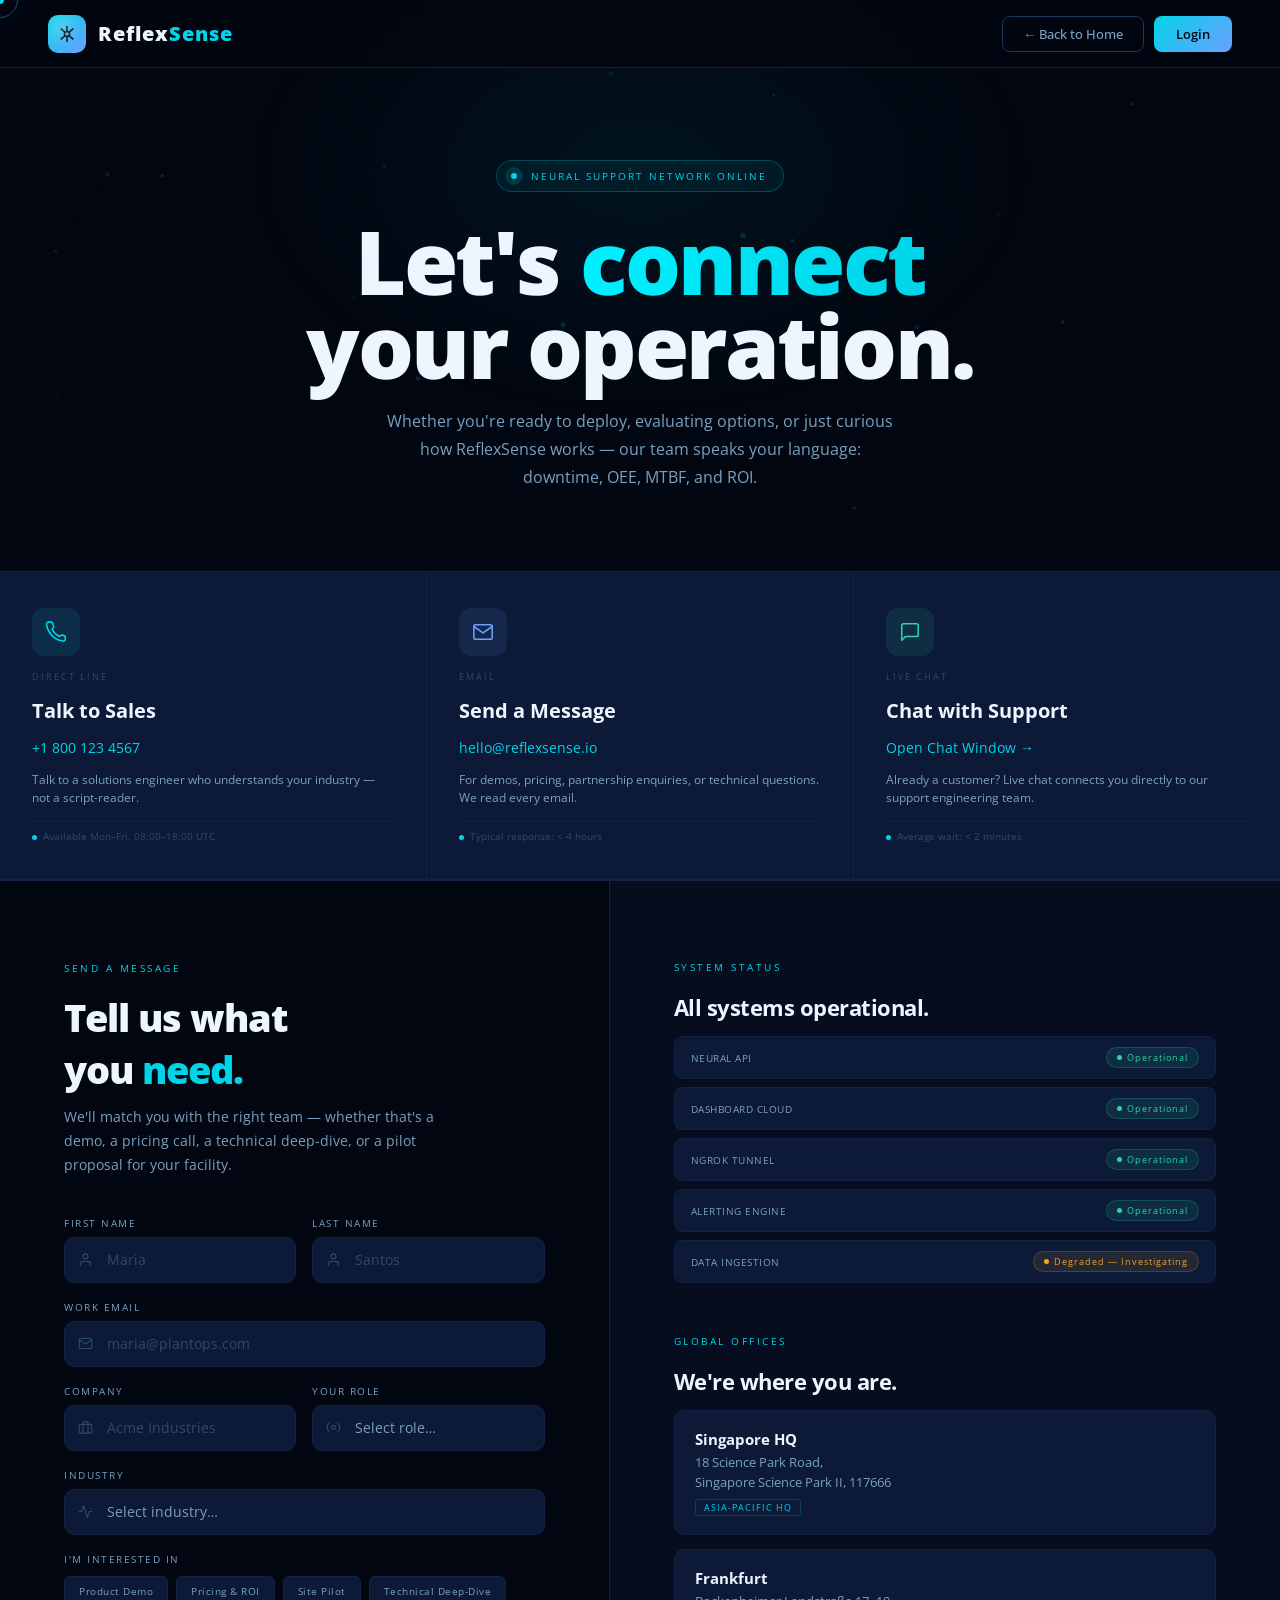
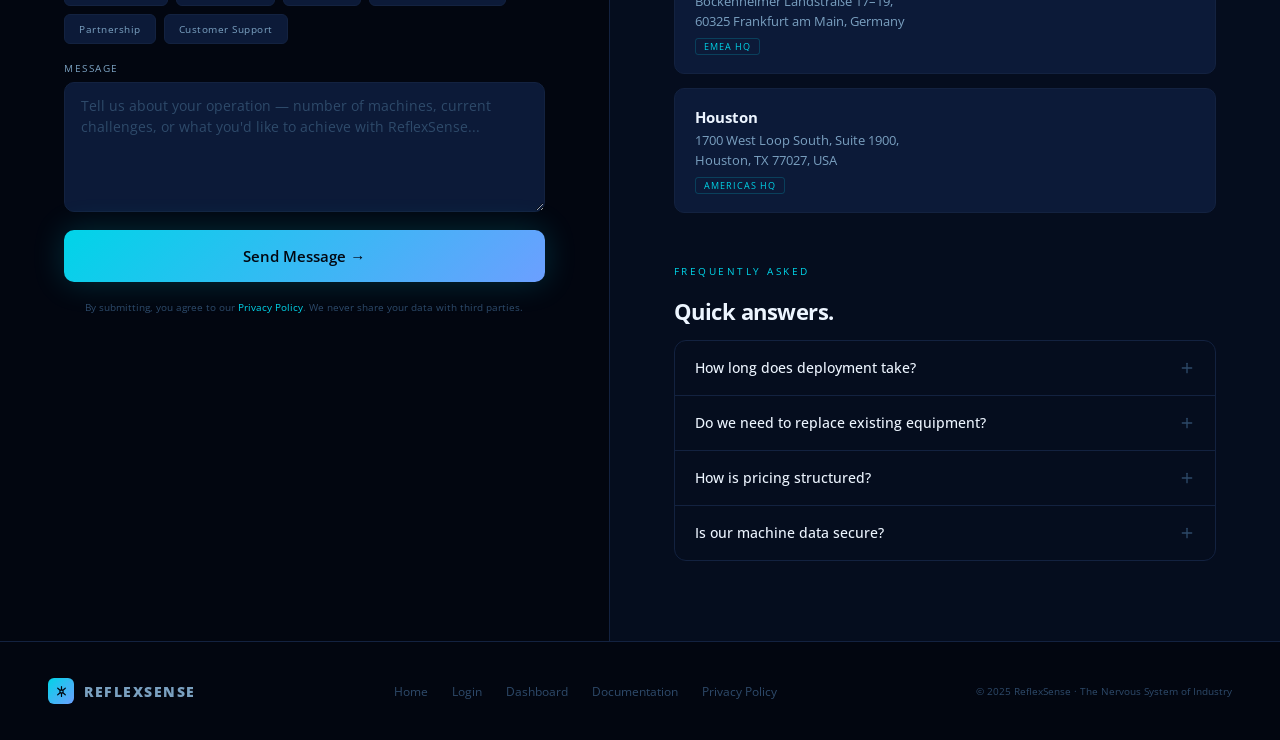
==== contact.html @ 531671dc "Add files via upload" ====
<!DOCTYPE html>
<html lang="en">
<head>
<meta charset="UTF-8">
<meta name="viewport" content="width=device-width, initial-scale=1.0">
<title>ReflexSense — Get in Touch</title>
<link href="https://fonts.googleapis.com/css2?family=Open+Sans:ital,wght@0,300;0,400;0,500;0,600;0,700;0,800;1,400&display=swap" rel="stylesheet">
<style>
*,*::before,*::after{box-sizing:border-box;margin:0;padding:0;}
html{scroll-behavior:smooth;}

:root{
  --void:    #020610;
  --deep:    #050d1e;
  --bg:      #081229;
  --bg2:     #0a1630;
  --card:    #0c1a38;
  --border:  #132240;
  --border2: #1e3560;
  --neural:  #00d4e8;
  --neural2: #00b0c4;
  --neural3: #00f0ff;
  --pulse:   #6c9fff;
  --pulse2:  #4a7de8;
  --signal:  #ff6b35;
  --amber:   #f5a623;
  --red:     #ff4d6a;
  --green:   #2dd4aa;
  --nwhite:  #e8f4ff;
  --lgrey:   #9bb8d4;
  --t1:      #edf5ff;
  --t2:      #7aa0c0;
  --t3:      #2e4a6a;
  --fd: 'Open Sans', sans-serif;
  --fb: 'Open Sans', sans-serif;
  --fm: 'Open Sans', sans-serif;
}

body{background:var(--void);color:var(--t1);font-family:var(--fb);overflow-x:hidden;cursor:none;}

/* ── CUSTOM CURSOR ── */
.cursor{position:fixed;pointer-events:none;z-index:9999;mix-blend-mode:screen;}
.cursor-dot{width:8px;height:8px;border-radius:50%;background:var(--neural);transform:translate(-50%,-50%);}
.cursor-ring{width:36px;height:36px;border-radius:50%;border:1px solid rgba(0,212,232,.4);transform:translate(-50%,-50%);transition:width .2s, height .2s;}

/* ── NEURAL CANVAS ── */
#neuralCanvas{position:fixed;inset:0;pointer-events:none;z-index:0;opacity:.35;}

/* ── NAV ── */
nav{position:fixed;top:0;left:0;right:0;z-index:100;display:flex;align-items:center;justify-content:space-between;height:68px;padding:0 48px;background:rgba(2,6,16,.85);border-bottom:1px solid var(--border);backdrop-filter:blur(20px);}
.nav-brand{display:flex;align-items:center;gap:12px;text-decoration:none;}
.nav-logo-mark{width:38px;height:38px;border-radius:10px;background:linear-gradient(135deg, var(--neural), var(--pulse));display:flex;align-items:center;justify-content:center;position:relative;overflow:hidden;flex-shrink:0;}
.nav-logo-mark::before{content:'';position:absolute;inset:0;background:radial-gradient(circle at 30% 30%, rgba(255,255,255,.2), transparent 60%);}
.nav-logo-mark svg{width:20px;height:20px;fill:none;stroke:rgba(2,6,16,.9);stroke-width:2;stroke-linecap:round;stroke-linejoin:round;}
.nav-logotype{font-family:var(--fd);font-size:20px;font-weight:800;letter-spacing:1px;color:var(--t1);}
.nav-logotype span{color:var(--neural);}
.nav-back{font-family:var(--fb);font-size:13px;font-weight:500;padding:8px 20px;border-radius:8px;border:1px solid var(--border2);background:transparent;color:var(--t2);cursor:none;text-decoration:none;transition:all .2s;}
.nav-back:hover{border-color:var(--neural);color:var(--neural);}
.nav-login{font-family:var(--fb);font-size:13px;font-weight:600;padding:9px 22px;border-radius:8px;border:none;background:linear-gradient(135deg, var(--neural), var(--pulse));color:var(--void);cursor:none;text-decoration:none;transition:all .25s;}

/* ── HERO ── */
.contact-hero{
  position:relative;padding:160px 48px 80px;
  text-align:center;overflow:hidden;
}
.hero-glow{position:absolute;top:-80px;left:50%;transform:translateX(-50%);width:800px;height:500px;border-radius:50%;background:radial-gradient(ellipse, rgba(0,212,232,.07) 0%, transparent 70%);pointer-events:none;}
.hero-badge{display:inline-flex;align-items:center;gap:8px;padding:6px 16px 6px 8px;border-radius:100px;background:rgba(0,212,232,.06);border:1px solid rgba(0,212,232,.25);font-family:var(--fm);font-size:9.5px;color:var(--neural);letter-spacing:2px;margin-bottom:28px;animation:fadeUp .7s ease both;}
.hero-badge .pulse-dot{width:18px;height:18px;border-radius:50%;background:rgba(0,212,232,.15);display:flex;align-items:center;justify-content:center;}
.hero-badge .pulse-dot::after{content:'';width:6px;height:6px;border-radius:50%;background:var(--neural);animation:blink 1.4s infinite;}
@keyframes blink{0%,100%{opacity:1}50%{opacity:.2}}
.contact-hero h1{font-family:var(--fd);font-size:clamp(40px,7vw,88px);font-weight:800;line-height:.95;letter-spacing:-2.5px;color:var(--t1);margin-bottom:20px;animation:fadeUp .8s .08s ease both;}
.contact-hero h1 em{font-style:normal;background:linear-gradient(90deg,var(--neural3),var(--neural),var(--pulse));background-size:200% auto;-webkit-background-clip:text;-webkit-text-fill-color:transparent;background-clip:text;animation:shimmer 5s linear 1s infinite;}
@keyframes shimmer{from{background-position:200% center}to{background-position:-200% center}}
.contact-hero p{max-width:520px;margin:0 auto;font-size:16px;color:var(--t2);line-height:1.75;animation:fadeUp .8s .16s ease both;}
@keyframes fadeUp{from{opacity:0;transform:translateY(22px)}to{opacity:1;transform:translateY(0)}}

/* ── CONTACT WAYS ── */
.contact-ways{
  display:grid;grid-template-columns:repeat(3,1fr);
  gap:1px;background:var(--border);
  border-top:1px solid var(--border);border-bottom:1px solid var(--border);
}
.cway{
  background:var(--card);padding:36px 32px;
  display:flex;flex-direction:column;gap:14px;
  position:relative;overflow:hidden;transition:background .3s;
}
.cway:hover{background:var(--bg2);}
.cway::after{content:'';position:absolute;top:0;left:0;right:0;height:2px;background:linear-gradient(90deg,transparent,var(--neural),transparent);opacity:0;transition:opacity .4s;}
.cway:hover::after{opacity:1;}
.cway-icon{width:48px;height:48px;border-radius:12px;display:flex;align-items:center;justify-content:center;}
.cway-icon svg{width:22px;height:22px;fill:none;stroke-width:1.7;stroke-linecap:round;stroke-linejoin:round;}
.ci-a{background:rgba(0,212,232,.1);} .ci-a svg{stroke:var(--neural);}
.ci-b{background:rgba(108,159,255,.1);} .ci-b svg{stroke:var(--pulse);}
.ci-c{background:rgba(45,212,170,.1);} .ci-c svg{stroke:var(--green);}
.cway-label{font-family:var(--fm);font-size:9px;letter-spacing:2px;color:var(--t3);}
.cway-h{font-family:var(--fd);font-size:20px;font-weight:700;color:var(--t1);}
.cway-val{font-size:14px;color:var(--neural);text-decoration:none;transition:opacity .2s;}
.cway-val:hover{opacity:.7;}
.cway-note{font-size:12px;color:var(--t2);line-height:1.5;}
.cway-resp{font-family:var(--fm);font-size:9.5px;color:var(--t3);margin-top:auto;padding-top:8px;border-top:1px solid var(--border);}
.resp-dot{display:inline-block;width:5px;height:5px;border-radius:50%;background:var(--neural);margin-right:6px;animation:blink 1.4s infinite;}

/* ── MAIN CONTENT ── */
.contact-main{
  display:grid;grid-template-columns:1fr 1.1fr;
  gap:0;
  border-top:1px solid var(--border);
}

/* ── FORM SIDE ── */
.form-side{padding:80px 64px;border-right:1px solid var(--border);position:relative;z-index:1;}
.side-eyebrow{font-family:var(--fm);font-size:10px;letter-spacing:2.5px;color:var(--neural);margin-bottom:16px;}
.side-h{font-family:var(--fd);font-size:clamp(28px,3vw,40px);font-weight:800;letter-spacing:-1px;color:var(--t1);margin-bottom:10px;}
.side-h em{font-style:normal;color:var(--neural);}
.side-p{font-size:14px;color:var(--t2);line-height:1.7;margin-bottom:40px;max-width:400px;}

/* FORM */
.contact-form{display:flex;flex-direction:column;gap:18px;}
.form-row{display:grid;grid-template-columns:1fr 1fr;gap:16px;}
.field{display:flex;flex-direction:column;gap:7px;}
.field label{font-family:var(--fm);font-size:9.5px;letter-spacing:1.5px;color:var(--t2);}
.input-wrap{position:relative;display:flex;align-items:center;}
.iw-icon{position:absolute;left:14px;z-index:2;pointer-events:none;}
.iw-icon svg{width:15px;height:15px;fill:none;stroke:var(--t3);stroke-width:1.8;stroke-linecap:round;stroke-linejoin:round;transition:stroke .25s;display:block;}
.input-wrap:focus-within .iw-icon svg{stroke:var(--neural);}
input,select,textarea{
  width:100%;padding:13px 13px 13px 42px;
  background:var(--card);border:1px solid var(--border);border-radius:10px;
  font-family:var(--fb);font-size:13.5px;color:var(--t1);
  outline:none;transition:border-color .25s, box-shadow .25s, background .25s;
  cursor:none;
}
input::placeholder,textarea::placeholder{color:var(--t3);}
input:focus,select:focus,textarea:focus{border-color:var(--neural);box-shadow:0 0 0 3px rgba(0,212,232,.1);background:var(--bg2);}
select{appearance:none;-webkit-appearance:none;padding-left:42px;color:var(--t2);}
select option{background:var(--card);color:var(--t1);}
textarea{padding:13px 16px;min-height:130px;resize:vertical;font-family:var(--fb);line-height:1.6;}
.no-icon textarea,.no-icon input{padding-left:16px;}

/* interest tags */
.interest-label{font-family:var(--fm);font-size:9.5px;letter-spacing:1.5px;color:var(--t2);margin-bottom:0;}
.interest-tags{display:flex;flex-wrap:wrap;gap:8px;}
.itag{
  font-family:var(--fm);font-size:10px;letter-spacing:.5px;
  padding:7px 14px;border-radius:6px;
  background:var(--card);border:1px solid var(--border);color:var(--t2);
  cursor:none;transition:all .2s;user-select:none;
}
.itag:hover{border-color:var(--border2);color:var(--t1);}
.itag.selected{border-color:var(--neural);color:var(--neural);background:rgba(0,212,232,.07);}

.btn-submit{
  width:100%;padding:16px;border-radius:10px;border:none;
  background:linear-gradient(135deg, var(--neural) 0%, var(--pulse) 100%);
  font-family:var(--fb);font-size:15px;font-weight:600;color:var(--void);
  cursor:none;transition:all .3s;position:relative;overflow:hidden;
  box-shadow:0 0 32px rgba(0,212,232,.2);
}
.btn-submit::before{content:'';position:absolute;inset:0;background:rgba(255,255,255,.18);opacity:0;transition:opacity .25s;}
.btn-submit:hover::before{opacity:1;}
.btn-submit:hover{transform:translateY(-2px);box-shadow:0 8px 40px rgba(0,212,232,.3);}

.privacy-note{font-family:var(--fm);font-size:9.5px;color:var(--t3);line-height:1.6;text-align:center;}
.privacy-note a{color:var(--neural);text-decoration:none;}

/* SUCCESS STATE */
.success-state{display:none;text-align:center;padding:48px 0;}
.success-icon{width:72px;height:72px;border-radius:50%;background:rgba(0,212,232,.1);border:2px solid rgba(0,212,232,.3);display:flex;align-items:center;justify-content:center;margin:0 auto 24px;}
.success-icon svg{width:32px;height:32px;fill:none;stroke:var(--neural);stroke-width:2;stroke-linecap:round;stroke-linejoin:round;}
.success-title{font-family:var(--fd);font-size:28px;font-weight:800;color:var(--t1);margin-bottom:12px;letter-spacing:-1px;}
.success-desc{font-size:14px;color:var(--t2);line-height:1.7;max-width:360px;margin:0 auto;}

/* ── INFO SIDE ── */
.info-side{padding:80px 64px;background:var(--deep);}
.info-block{margin-bottom:52px;}
.info-block:last-child{margin-bottom:0;}
.info-eyebrow{font-family:var(--fm);font-size:9.5px;letter-spacing:2.5px;color:var(--neural);margin-bottom:18px;}
.info-h{font-family:var(--fd);font-size:22px;font-weight:700;color:var(--t1);margin-bottom:14px;letter-spacing:-.5px;}

/* Office */
.offices{display:flex;flex-direction:column;gap:14px;}
.office{padding:18px 20px;background:var(--card);border:1px solid var(--border);border-radius:10px;transition:border-color .3s;}
.office:hover{border-color:var(--border2);}
.office-name{font-family:var(--fd);font-size:15px;font-weight:700;color:var(--t1);margin-bottom:4px;}
.office-addr{font-size:12.5px;color:var(--t2);line-height:1.6;}
.office-tag{display:inline-block;font-family:var(--fm);font-size:8.5px;letter-spacing:1px;padding:2px 8px;border-radius:3px;border:1px solid rgba(0,212,232,.2);color:var(--neural);margin-top:6px;}

/* FAQ */
.faq-list{display:flex;flex-direction:column;gap:0;border:1px solid var(--border);border-radius:12px;overflow:hidden;}
.faq-item{border-bottom:1px solid var(--border);}
.faq-item:last-child{border-bottom:none;}
.faq-q{
  width:100%;background:none;border:none;color:var(--t1);cursor:none;
  display:flex;align-items:center;justify-content:space-between;
  padding:18px 20px;font-family:var(--fb);font-size:13.5px;font-weight:500;
  text-align:left;transition:background .2s;
}
.faq-q:hover{background:rgba(0,212,232,.03);}
.faq-q svg{width:16px;height:16px;flex-shrink:0;fill:none;stroke:var(--t3);stroke-width:2;stroke-linecap:round;transition:transform .3s,stroke .2s;}
.faq-item.open .faq-q svg{transform:rotate(45deg);stroke:var(--neural);}
.faq-a{max-height:0;overflow:hidden;transition:max-height .4s ease;font-size:13px;color:var(--t2);line-height:1.65;padding:0 20px;}
.faq-item.open .faq-a{max-height:200px;padding:0 20px 18px;}

/* Status */
.status-board{display:flex;flex-direction:column;gap:8px;}
.status-row{display:flex;align-items:center;justify-content:space-between;padding:10px 16px;background:var(--card);border:1px solid var(--border);border-radius:8px;}
.status-name{font-family:var(--fm);font-size:10px;color:var(--t2);letter-spacing:.5px;}
.status-pill{font-family:var(--fm);font-size:9px;letter-spacing:1px;padding:3px 10px;border-radius:100px;display:flex;align-items:center;gap:5px;}
.sp-green{background:rgba(45,212,170,.1);color:var(--green);border:1px solid rgba(45,212,170,.2);}
.sp-amber{background:rgba(245,166,35,.1);color:var(--amber);border:1px solid rgba(245,166,35,.2);}
.sp-dot{width:5px;height:5px;border-radius:50%;background:currentColor;animation:blink 1.4s infinite;}

/* ── FOOTER ── */
footer{border-top:1px solid var(--border);padding:36px 48px;background:var(--void);display:flex;align-items:center;justify-content:space-between;flex-wrap:wrap;gap:16px;position:relative;z-index:1;}
.foot-brand{display:flex;align-items:center;gap:10px;}
.foot-logo-mark{width:26px;height:26px;border-radius:6px;background:linear-gradient(135deg,var(--neural),var(--pulse));display:flex;align-items:center;justify-content:center;}
.foot-logo-mark svg{width:13px;height:13px;fill:none;stroke:var(--void);stroke-width:2.2;stroke-linecap:round;stroke-linejoin:round;}
.foot-logotype{font-family:var(--fd);font-size:14px;font-weight:800;letter-spacing:1.5px;color:var(--t2);}
.foot-links{display:flex;gap:24px;}
.foot-links a{font-size:12px;color:var(--t3);text-decoration:none;transition:color .2s;}
.foot-links a:hover{color:var(--neural);}
.foot-copy{font-family:var(--fm);font-size:10px;color:var(--t3);}

/* ── REVEAL ── */
.reveal{opacity:0;transform:translateY(24px);transition:opacity .6s ease,transform .6s ease;}
.reveal.in{opacity:1;transform:translateY(0);}
.reveal-d1{transition-delay:.08s;}.reveal-d2{transition-delay:.16s;}.reveal-d3{transition-delay:.24s;}

/* ── RESPONSIVE ── */
@media(max-width:1024px){
  .contact-main{grid-template-columns:1fr;}
  .form-side{border-right:none;border-bottom:1px solid var(--border);padding:60px 40px;}
  .info-side{padding:60px 40px;}
  .contact-ways{grid-template-columns:1fr;}
}
@media(max-width:768px){
  nav{padding:0 20px;}
  .contact-hero{padding:120px 20px 60px;}
  .form-side,.info-side{padding:48px 20px;}
  .form-row{grid-template-columns:1fr;}
  footer{flex-direction:column;align-items:flex-start;padding:24px 20px;}
  .foot-links{flex-wrap:wrap;gap:16px;}
  body{cursor:auto;}.cursor{display:none;}
}
</style>
</head>
<body>

<div class="cursor" id="cursorDot"><div class="cursor-dot"></div></div>
<div class="cursor" id="cursorRing"><div class="cursor-ring"></div></div>
<canvas id="neuralCanvas"></canvas>

<!-- NAV -->
<nav>
  <a class="nav-brand" href="reflexsense.html">
    <div class="nav-logo-mark">
      <svg viewBox="0 0 24 24">
        <circle cx="12" cy="12" r="3"/>
        <line x1="12" y1="9" x2="12" y2="3"/>
        <line x1="14.6" y1="9.7" x2="19" y2="6"/>
        <line x1="14.6" y1="14.3" x2="19" y2="18"/>
        <line x1="12" y1="15" x2="12" y2="21"/>
        <line x1="9.4" y1="14.3" x2="5" y2="18"/>
        <line x1="9.4" y1="9.7" x2="5" y2="6"/>
      </svg>
    </div>
    <span class="nav-logotype">Reflex<span>Sense</span></span>
  </a>
  <div style="display:flex;gap:10px;align-items:center;">
    <a href="reflexsense.html" class="nav-back">← Back to Home</a>
    <a href="login.html" class="nav-login">Login</a>
  </div>
</nav>

<!-- HERO -->
<section class="contact-hero">
  <div class="hero-glow"></div>
  <div class="hero-badge">
    <div class="pulse-dot"></div>
    NEURAL SUPPORT NETWORK ONLINE
  </div>
  <h1>Let's <em>connect</em><br>your operation.</h1>
  <p>Whether you're ready to deploy, evaluating options, or just curious how ReflexSense works — our team speaks your language: downtime, OEE, MTBF, and ROI.</p>
</section>

<!-- CONTACT WAYS -->
<div class="contact-ways">
  <div class="cway reveal">
    <div class="cway-icon ci-a">
      <svg viewBox="0 0 24 24"><path d="M22 16.92v3a2 2 0 0 1-2.18 2 19.79 19.79 0 0 1-8.63-3.07A19.5 19.5 0 0 1 4.69 12 19.79 19.79 0 0 1 1.61 3.41 2 2 0 0 1 3.6 1.22h3a2 2 0 0 1 2 1.72 12.84 12.84 0 0 0 .7 2.81 2 2 0 0 1-.45 2.11L7.91 8.81A16 16 0 0 0 16 16.91l.86-.86a2 2 0 0 1 2.11-.45 12.84 12.84 0 0 0 2.81.7A2 2 0 0 1 22 16.92z"/></svg>
    </div>
    <div class="cway-label">DIRECT LINE</div>
    <div class="cway-h">Talk to Sales</div>
    <a class="cway-val" href="tel:+18001234567">+1 800 123 4567</a>
    <p class="cway-note">Talk to a solutions engineer who understands your industry — not a script-reader.</p>
    <div class="cway-resp"><span class="resp-dot"></span>Available Mon–Fri, 08:00–18:00 UTC</div>
  </div>
  <div class="cway reveal reveal-d1">
    <div class="cway-icon ci-b">
      <svg viewBox="0 0 24 24"><path d="M4 4h16c1.1 0 2 .9 2 2v12c0 1.1-.9 2-2 2H4c-1.1 0-2-.9-2-2V6c0-1.1.9-2 2-2z"/><polyline points="22,6 12,13 2,6"/></svg>
    </div>
    <div class="cway-label">EMAIL</div>
    <div class="cway-h">Send a Message</div>
    <a class="cway-val" href="mailto:hello@reflexsense.io">hello@reflexsense.io</a>
    <p class="cway-note">For demos, pricing, partnership enquiries, or technical questions. We read every email.</p>
    <div class="cway-resp"><span class="resp-dot"></span>Typical response: &lt; 4 hours</div>
  </div>
  <div class="cway reveal reveal-d2">
    <div class="cway-icon ci-c">
      <svg viewBox="0 0 24 24"><path d="M21 15a2 2 0 0 1-2 2H7l-4 4V5a2 2 0 0 1 2-2h14a2 2 0 0 1 2 2z"/></svg>
    </div>
    <div class="cway-label">LIVE CHAT</div>
    <div class="cway-h">Chat with Support</div>
    <a class="cway-val" href="#">Open Chat Window →</a>
    <p class="cway-note">Already a customer? Live chat connects you directly to our support engineering team.</p>
    <div class="cway-resp"><span class="resp-dot"></span>Average wait: &lt; 2 minutes</div>
  </div>
</div>

<!-- MAIN CONTENT -->
<div class="contact-main">

  <!-- FORM SIDE -->
  <div class="form-side">
    <p class="side-eyebrow">SEND A MESSAGE</p>
    <h2 class="side-h">Tell us what<br>you <em>need.</em></h2>
    <p class="side-p">We'll match you with the right team — whether that's a demo, a pricing call, a technical deep-dive, or a pilot proposal for your facility.</p>

    <div id="contactFormWrap">
      <form class="contact-form" id="contactForm" onsubmit="handleSubmit(event)">

        <div class="form-row">
          <div class="field">
            <label for="fname">FIRST NAME</label>
            <div class="input-wrap">
              <div class="iw-icon"><svg viewBox="0 0 24 24"><path d="M20 21v-2a4 4 0 0 0-4-4H8a4 4 0 0 0-4 4v2"/><circle cx="12" cy="7" r="4"/></svg></div>
              <input type="text" id="fname" placeholder="Maria" required>
            </div>
          </div>
          <div class="field">
            <label for="lname">LAST NAME</label>
            <div class="input-wrap">
              <div class="iw-icon"><svg viewBox="0 0 24 24"><path d="M20 21v-2a4 4 0 0 0-4-4H8a4 4 0 0 0-4 4v2"/><circle cx="12" cy="7" r="4"/></svg></div>
              <input type="text" id="lname" placeholder="Santos" required>
            </div>
          </div>
        </div>

        <div class="field">
          <label for="cemail">WORK EMAIL</label>
          <div class="input-wrap">
            <div class="iw-icon"><svg viewBox="0 0 24 24"><path d="M4 4h16c1.1 0 2 .9 2 2v12c0 1.1-.9 2-2 2H4c-1.1 0-2-.9-2-2V6c0-1.1.9-2 2-2z"/><polyline points="22,6 12,13 2,6"/></svg></div>
            <input type="email" id="cemail" placeholder="maria@plantops.com" required>
          </div>
        </div>

        <div class="form-row">
          <div class="field">
            <label for="company">COMPANY</label>
            <div class="input-wrap">
              <div class="iw-icon"><svg viewBox="0 0 24 24"><rect x="2" y="7" width="20" height="14" rx="2" ry="2"/><path d="M16 21V5a2 2 0 0 0-2-2h-4a2 2 0 0 0-2 2v16"/></svg></div>
              <input type="text" id="company" placeholder="Acme Industries" required>
            </div>
          </div>
          <div class="field">
            <label for="role">YOUR ROLE</label>
            <div class="input-wrap">
              <div class="iw-icon"><svg viewBox="0 0 24 24"><circle cx="12" cy="12" r="3"/><path d="M19.07 4.93a10 10 0 0 1 0 14.14M4.93 4.93a10 10 0 0 0 0 14.14"/></svg></div>
              <select id="role">
                <option value="">Select role…</option>
                <option>Plant Manager</option>
                <option>Reliability Engineer</option>
                <option>Maintenance Engineer</option>
                <option>Operations Director</option>
                <option>CTO / Head of Engineering</option>
                <option>Procurement</option>
                <option>Other</option>
              </select>
            </div>
          </div>
        </div>

        <div class="field">
          <label for="industry">INDUSTRY</label>
          <div class="input-wrap">
            <div class="iw-icon"><svg viewBox="0 0 24 24"><polyline points="22 12 18 12 15 21 9 3 6 12 2 12"/></svg></div>
            <select id="industry">
              <option value="">Select industry…</option>
              <option>Manufacturing</option>
              <option>Agriculture</option>
              <option>Transportation / Railways</option>
              <option>Healthcare & Facilities</option>
              <option>Energy & Utilities</option>
              <option>Mining</option>
              <option>Other</option>
            </select>
          </div>
        </div>

        <div class="field" style="gap:10px;">
          <label class="interest-label">I'M INTERESTED IN</label>
          <div class="interest-tags" id="interestTags">
            <span class="itag" data-val="demo">Product Demo</span>
            <span class="itag" data-val="pricing">Pricing & ROI</span>
            <span class="itag" data-val="pilot">Site Pilot</span>
            <span class="itag" data-val="tech">Technical Deep-Dive</span>
            <span class="itag" data-val="partner">Partnership</span>
            <span class="itag" data-val="support">Customer Support</span>
          </div>
        </div>

        <div class="field no-icon">
          <label for="message">MESSAGE</label>
          <textarea id="message" placeholder="Tell us about your operation — number of machines, current challenges, or what you'd like to achieve with ReflexSense..." required></textarea>
        </div>

        <button type="submit" class="btn-submit" id="submitBtn">Send Message →</button>

        <p class="privacy-note">By submitting, you agree to our <a href="#">Privacy Policy</a>. We never share your data with third parties.</p>
      </form>
    </div>

    <div class="success-state" id="successState">
      <div class="success-icon">
        <svg viewBox="0 0 24 24"><path d="M22 11.08V12a10 10 0 1 1-5.93-9.14"/><polyline points="22 4 12 14.01 9 11.01"/></svg>
      </div>
      <div class="success-title">Signal received.</div>
      <p class="success-desc">Thanks for reaching out. A ReflexSense solutions engineer will respond within 4 hours — usually much sooner.</p>
    </div>
  </div>

  <!-- INFO SIDE -->
  <div class="info-side">

    <div class="info-block reveal">
      <div class="info-eyebrow">SYSTEM STATUS</div>
      <div class="info-h">All systems operational.</div>
      <div class="status-board">
        <div class="status-row">
          <span class="status-name">NEURAL API</span>
          <span class="status-pill sp-green"><span class="sp-dot"></span>Operational</span>
        </div>
        <div class="status-row">
          <span class="status-name">DASHBOARD CLOUD</span>
          <span class="status-pill sp-green"><span class="sp-dot"></span>Operational</span>
        </div>
        <div class="status-row">
          <span class="status-name">NGROK TUNNEL</span>
          <span class="status-pill sp-green"><span class="sp-dot"></span>Operational</span>
        </div>
        <div class="status-row">
          <span class="status-name">ALERTING ENGINE</span>
          <span class="status-pill sp-green"><span class="sp-dot"></span>Operational</span>
        </div>
        <div class="status-row">
          <span class="status-name">DATA INGESTION</span>
          <span class="status-pill sp-amber"><span class="sp-dot"></span>Degraded — Investigating</span>
        </div>
      </div>
    </div>

    <div class="info-block reveal reveal-d1">
      <div class="info-eyebrow">GLOBAL OFFICES</div>
      <div class="info-h">We're where you are.</div>
      <div class="offices">
        <div class="office">
          <div class="office-name">Singapore HQ</div>
          <div class="office-addr">18 Science Park Road,<br>Singapore Science Park II, 117666</div>
          <span class="office-tag">ASIA-PACIFIC HQ</span>
        </div>
        <div class="office">
          <div class="office-name">Frankfurt</div>
          <div class="office-addr">Bockenheimer Landstraße 17–19,<br>60325 Frankfurt am Main, Germany</div>
          <span class="office-tag">EMEA HQ</span>
        </div>
        <div class="office">
          <div class="office-name">Houston</div>
          <div class="office-addr">1700 West Loop South, Suite 1900,<br>Houston, TX 77027, USA</div>
          <span class="office-tag">AMERICAS HQ</span>
        </div>
      </div>
    </div>

    <div class="info-block reveal reveal-d2">
      <div class="info-eyebrow">FREQUENTLY ASKED</div>
      <div class="info-h">Quick answers.</div>
      <div class="faq-list">
        <div class="faq-item">
          <button class="faq-q" onclick="toggleFaq(this)">
            How long does deployment take?
            <svg viewBox="0 0 24 24"><line x1="12" y1="5" x2="12" y2="19"/><line x1="5" y1="12" x2="19" y2="12"/></svg>
          </button>
          <div class="faq-a">Most customers have sensors live and streaming within 48–72 hours. Our plug-and-play RP2040 nodes require no infrastructure changes, and the ngrok tunnel is configured in under 10 minutes.</div>
        </div>
        <div class="faq-item">
          <button class="faq-q" onclick="toggleFaq(this)">
            Do we need to replace existing equipment?
            <svg viewBox="0 0 24 24"><line x1="12" y1="5" x2="12" y2="19"/><line x1="5" y1="12" x2="19" y2="12"/></svg>
          </button>
          <div class="faq-a">No rip-and-replace required. ReflexSense attaches non-invasively to existing machines and integrates with SAP, Oracle NetSuite, Power BI, and most CMMS platforms via REST API.</div>
        </div>
        <div class="faq-item">
          <button class="faq-q" onclick="toggleFaq(this)">
            How is pricing structured?
            <svg viewBox="0 0 24 24"><line x1="12" y1="5" x2="12" y2="19"/><line x1="5" y1="12" x2="19" y2="12"/></svg>
          </button>
          <div class="faq-a">Pricing is per monitored asset, billed annually. We offer a Starter tier (up to 10 nodes), Professional (up to 100 nodes), and Enterprise (unlimited + custom SLA). Use the calculator on our homepage for an instant estimate.</div>
        </div>
        <div class="faq-item">
          <button class="faq-q" onclick="toggleFaq(this)">
            Is our machine data secure?
            <svg viewBox="0 0 24 24"><line x1="12" y1="5" x2="12" y2="19"/><line x1="5" y1="12" x2="19" y2="12"/></svg>
          </button>
          <div class="faq-a">All data travels encrypted through our ngrok secure tunnel infrastructure. We are SOC 2 Type II compliant, and optionally offer on-premise deployment for air-gapped environments.</div>
        </div>
      </div>
    </div>

  </div>
</div>

<!-- FOOTER -->
<footer>
  <div class="foot-brand">
    <div class="foot-logo-mark">
      <svg viewBox="0 0 24 24"><circle cx="12" cy="12" r="3"/><line x1="12" y1="9" x2="12" y2="3"/><line x1="14.6" y1="9.7" x2="19" y2="6"/><line x1="14.6" y1="14.3" x2="19" y2="18"/><line x1="12" y1="15" x2="12" y2="21"/><line x1="9.4" y1="14.3" x2="5" y2="18"/><line x1="9.4" y1="9.7" x2="5" y2="6"/></svg>
    </div>
    <span class="foot-logotype">REFLEXSENSE</span>
  </div>
  <div class="foot-links">
    <a href="reflexsense.html">Home</a>
    <a href="login.html">Login</a>
    <a href="dashboard.html">Dashboard</a>
    <a href="#">Documentation</a>
    <a href="#">Privacy Policy</a>
  </div>
  <span class="foot-copy">© 2025 ReflexSense · The Nervous System of Industry</span>
</footer>

<script>
/* ── CURSOR ── */
const dot=document.getElementById('cursorDot'),ring=document.getElementById('cursorRing');
let mx=0,my=0,rx=0,ry=0;
document.addEventListener('mousemove',e=>{mx=e.clientX;my=e.clientY;dot.style.left=mx+'px';dot.style.top=my+'px';});
function animRing(){rx+=(mx-rx)*.1;ry+=(my-ry)*.1;ring.style.left=rx+'px';ring.style.top=ry+'px';requestAnimationFrame(animRing);}animRing();
document.querySelectorAll('a,button,input,select,textarea,.itag,.cway,.office').forEach(el=>{
  el.addEventListener('mouseenter',()=>{ring.querySelector('.cursor-ring').style.width='56px';ring.querySelector('.cursor-ring').style.height='56px';ring.querySelector('.cursor-ring').style.borderColor='rgba(0,212,232,.6)';});
  el.addEventListener('mouseleave',()=>{ring.querySelector('.cursor-ring').style.width='36px';ring.querySelector('.cursor-ring').style.height='36px';ring.querySelector('.cursor-ring').style.borderColor='rgba(0,212,232,.4)';});
});

/* ── NEURAL CANVAS ── */
const canvas=document.getElementById('neuralCanvas');
const ctx=canvas.getContext('2d');
let W,H,nodes=[];
function resize(){W=canvas.width=window.innerWidth;H=canvas.height=window.innerHeight;}
resize();window.addEventListener('resize',resize);
function makeNodes(n){nodes=[];for(let i=0;i<n;i++)nodes.push({x:Math.random()*W,y:Math.random()*H,vx:(Math.random()-.5)*.2,vy:(Math.random()-.5)*.2,r:Math.random()*1.8+.5,pulse:Math.random()*Math.PI*2});}
makeNodes(45);
function drawNeural(){
  ctx.clearRect(0,0,W,H);const t=Date.now()/1000;
  for(let i=0;i<nodes.length;i++)for(let j=i+1;j<nodes.length;j++){
    const dx=nodes[j].x-nodes[i].x,dy=nodes[j].y-nodes[i].y,dist=Math.sqrt(dx*dx+dy*dy);
    if(dist<150){const a=(1-dist/150)*.14;ctx.beginPath();ctx.moveTo(nodes[i].x,nodes[i].y);ctx.lineTo(nodes[j].x,nodes[j].y);const ip=dist<80&&Math.sin(t*2+i)>.8;ctx.strokeStyle=ip?`rgba(108,159,255,${a*1.4})`:`rgba(0,212,232,${a})`;ctx.lineWidth=ip?1:.4;ctx.stroke();}
  }
  for(let n of nodes){n.x+=n.vx;n.y+=n.vy;if(n.x<0||n.x>W)n.vx*=-1;if(n.y<0||n.y>H)n.vy*=-1;n.pulse+=.018;const g=Math.sin(n.pulse)*.5+.5;ctx.beginPath();ctx.arc(n.x,n.y,n.r*(1+g*.4),0,Math.PI*2);ctx.fillStyle=`rgba(0,212,232,${.22+g*.32})`;ctx.fill();}
  requestAnimationFrame(drawNeural);
}
drawNeural();

/* ── SCROLL REVEAL ── */
const ro=new IntersectionObserver(es=>{es.forEach(e=>{if(e.isIntersecting){e.target.classList.add('in');ro.unobserve(e.target);}});},{threshold:.1});
document.querySelectorAll('.reveal').forEach(el=>ro.observe(el));

/* ── INTEREST TAGS ── */
document.querySelectorAll('.itag').forEach(tag=>{
  tag.addEventListener('click',()=>tag.classList.toggle('selected'));
});

/* ── FAQ ACCORDION ── */
function toggleFaq(btn){
  const item=btn.closest('.faq-item');
  const isOpen=item.classList.contains('open');
  document.querySelectorAll('.faq-item').forEach(i=>i.classList.remove('open'));
  if(!isOpen)item.classList.add('open');
}

/* ── FORM SUBMIT ── */
function handleSubmit(e){
  e.preventDefault();
  const btn=document.getElementById('submitBtn');
  btn.textContent='Transmitting…';btn.style.opacity='.7';btn.disabled=true;
  setTimeout(()=>{
    document.getElementById('contactFormWrap').style.display='none';
    const s=document.getElementById('successState');
    s.style.display='block';
    s.style.animation='fadeUp .6s ease both';
  },1600);
}
</script>
</body>
</html>
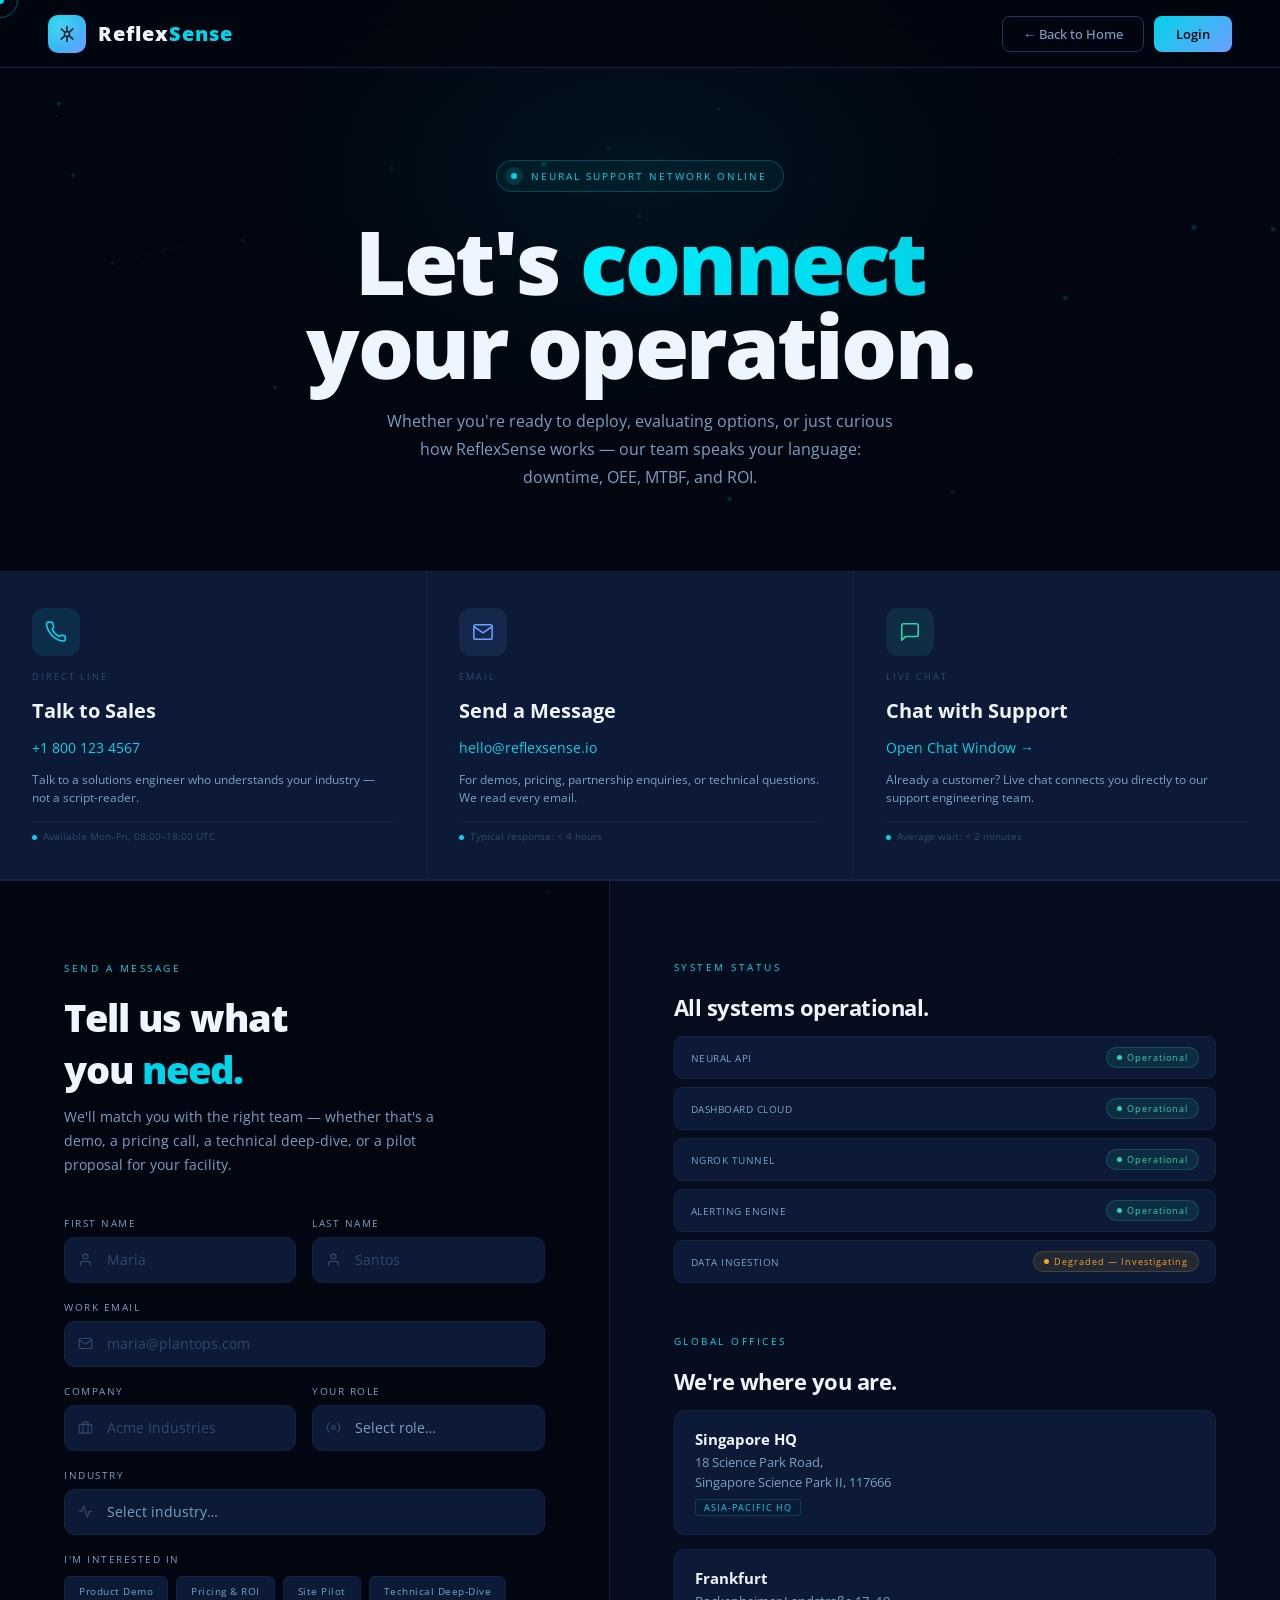
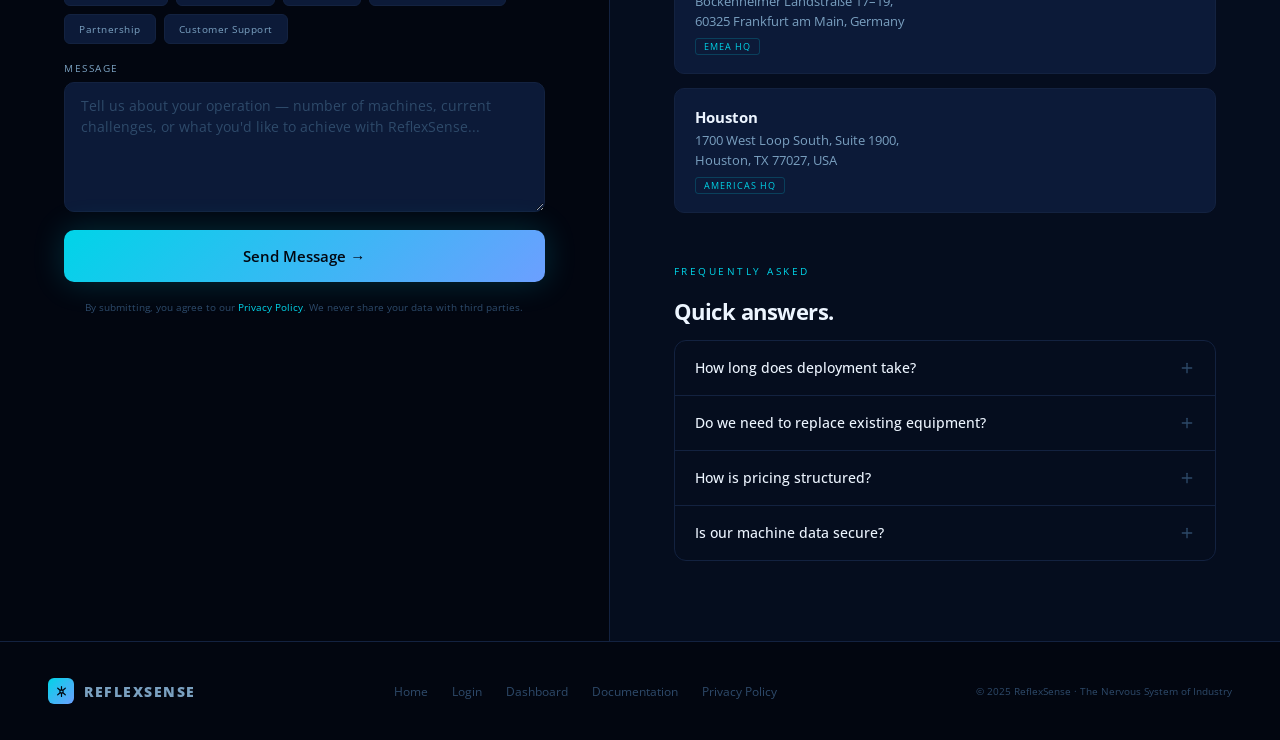
==== commit 3807fd5c: "Add files via upload" ====
--- a/contact.html
+++ b/contact.html
@@ -253,7 +253,7 @@
 
 <!-- NAV -->
 <nav>
-  <a class="nav-brand" href="reflexsense.html">
+  <a class="nav-brand" href="index.html">
     <div class="nav-logo-mark">
       <svg viewBox="0 0 24 24">
         <circle cx="12" cy="12" r="3"/>
@@ -268,7 +268,7 @@
     <span class="nav-logotype">Reflex<span>Sense</span></span>
   </a>
   <div style="display:flex;gap:10px;align-items:center;">
-    <a href="reflexsense.html" class="nav-back">← Back to Home</a>
+    <a href="index.html" class="nav-back">← Back to Home</a>
     <a href="login.html" class="nav-login">Login</a>
   </div>
 </nav>
@@ -529,7 +529,7 @@
     <span class="foot-logotype">REFLEXSENSE</span>
   </div>
   <div class="foot-links">
-    <a href="reflexsense.html">Home</a>
+    <a href="index.html">Home</a>
     <a href="login.html">Login</a>
     <a href="dashboard.html">Dashboard</a>
     <a href="#">Documentation</a>
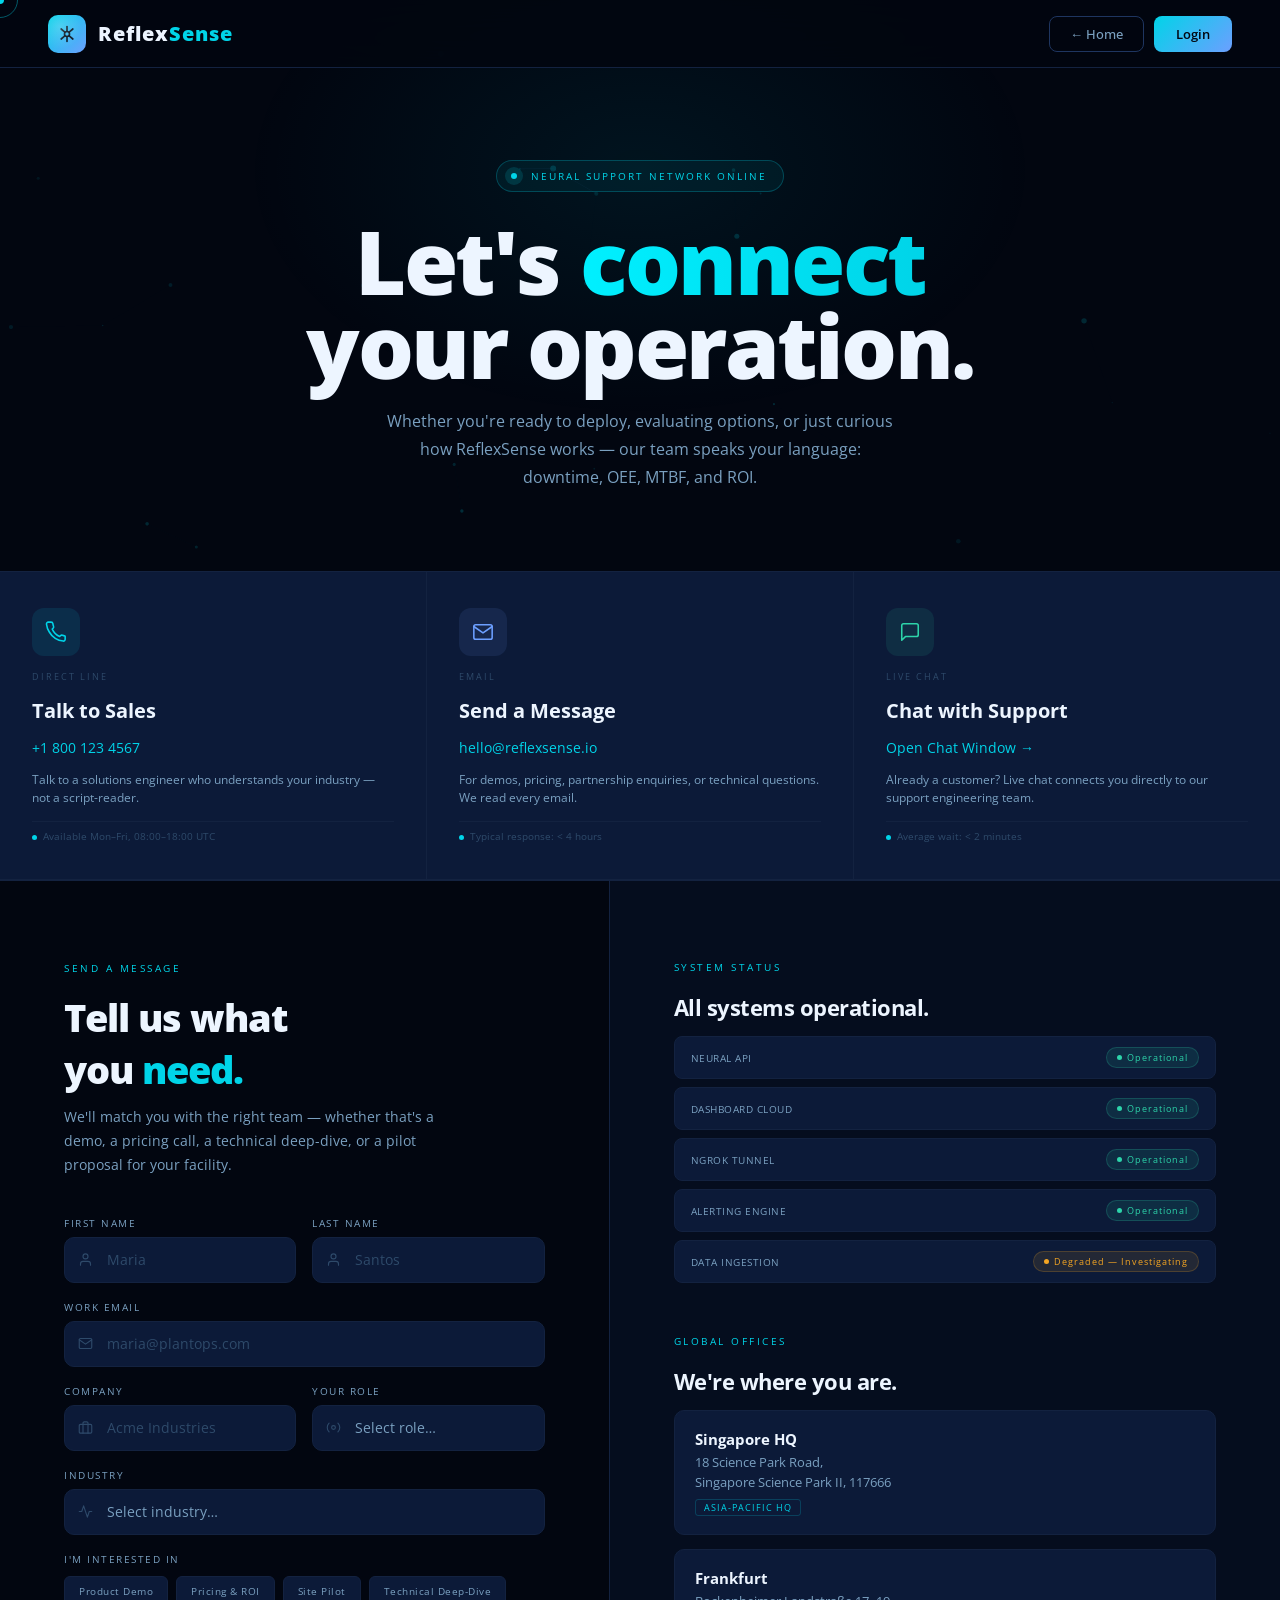
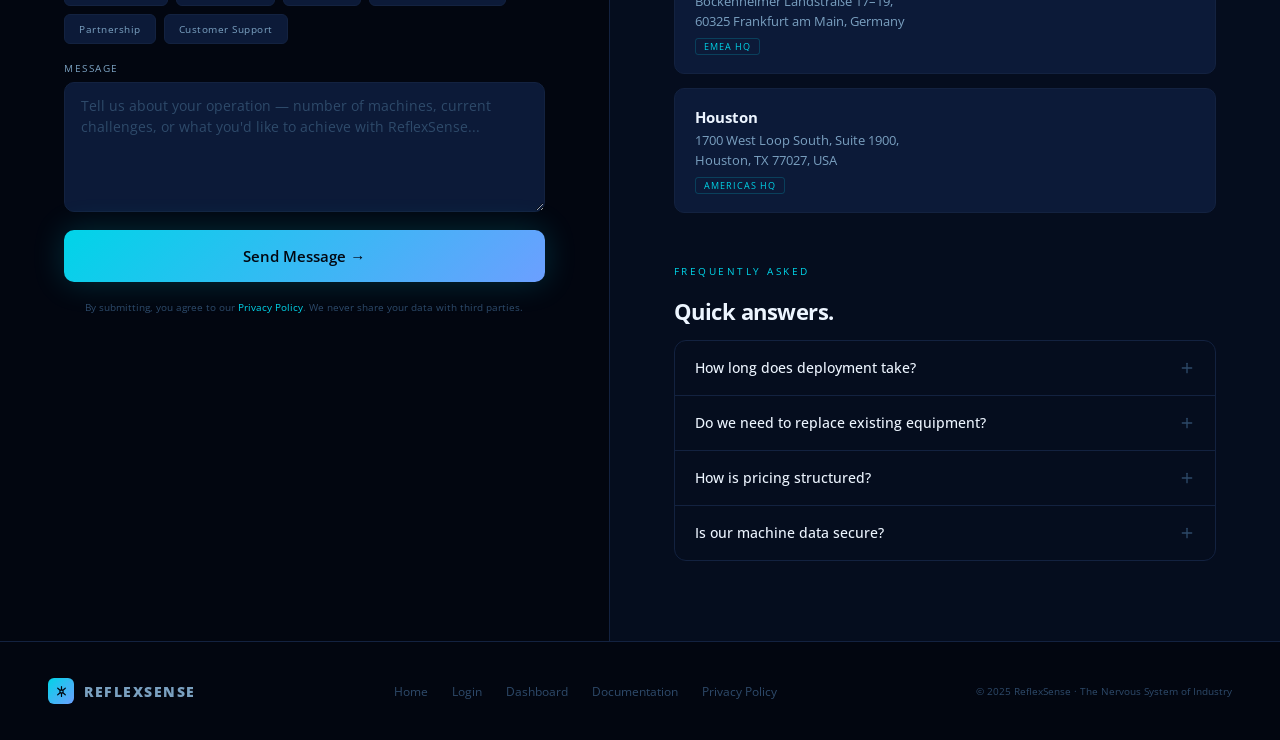
==== commit eabe06af: "Update contact.html" ====
--- a/contact.html
+++ b/contact.html
@@ -268,7 +268,7 @@
     <span class="nav-logotype">Reflex<span>Sense</span></span>
   </a>
   <div style="display:flex;gap:10px;align-items:center;">
-    <a href="index.html" class="nav-back">← Back to Home</a>
+    <a href="index.html" class="nav-back">← Home</a>
     <a href="login.html" class="nav-login">Login</a>
   </div>
 </nav>
